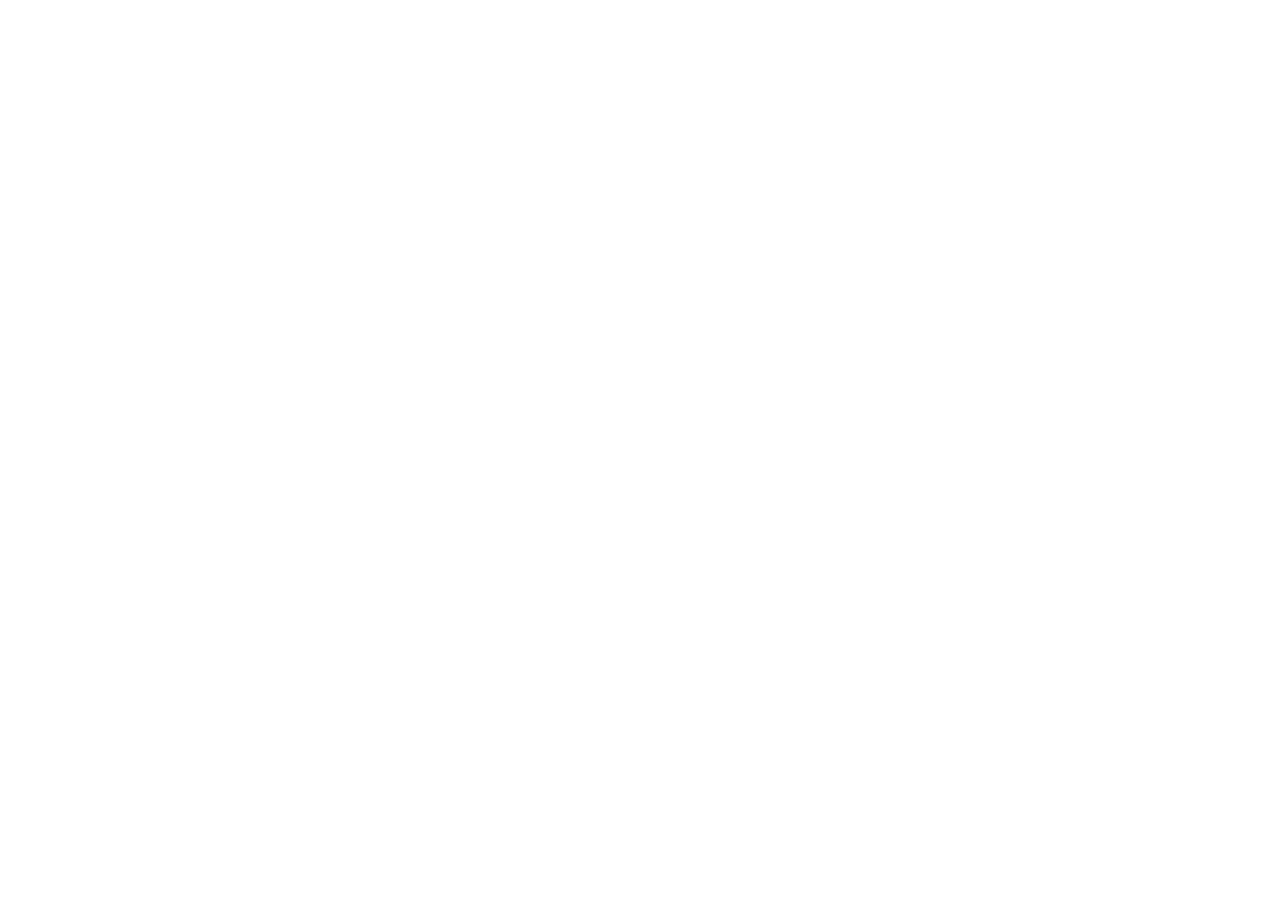
==== index.html @ 068f71df "Add files via upload" ====
<!DOCTYPE html>
<html lang="en">
  <head>
    <meta charset="UTF-8" />
    <meta name="viewport" content="width=device-width, initial-scale=1.0" />
    <title>Dataset Showcase</title>
    <!-- Tailwind CSS CDN is kept for simplicity. In a production app, installing tailwind via npm is recommended. -->
    <script src="https://cdn.tailwindcss.com"></script>
    <link href="https://fonts.googleapis.com/css2?family=Inter:wght@300;400;600;700&display=swap" rel="stylesheet">
    <style>
      body { font-family: 'Inter', sans-serif; }
      scroll-behavior: smooth;
    </style>

  <script type="importmap">
{
  "imports": {
    "react": "https://esm.sh/react@^19.2.4",
    "react-dom/": "https://esm.sh/react-dom@^19.2.4/",
    "react/": "https://esm.sh/react@^19.2.4/",
    "lucide-react": "https://esm.sh/lucide-react@^0.563.0",
    "vite": "https://esm.sh/vite@^7.3.1",
    "@vitejs/plugin-react": "https://esm.sh/@vitejs/plugin-react@^5.1.3"
  }
}
</script>
  <script type="module" crossorigin src="./assets/index-DBJR-icO.js"></script>
</head>
  <body class="bg-slate-50 text-slate-800 antialiased">
    <div id="root"></div>
  </body>
</html>
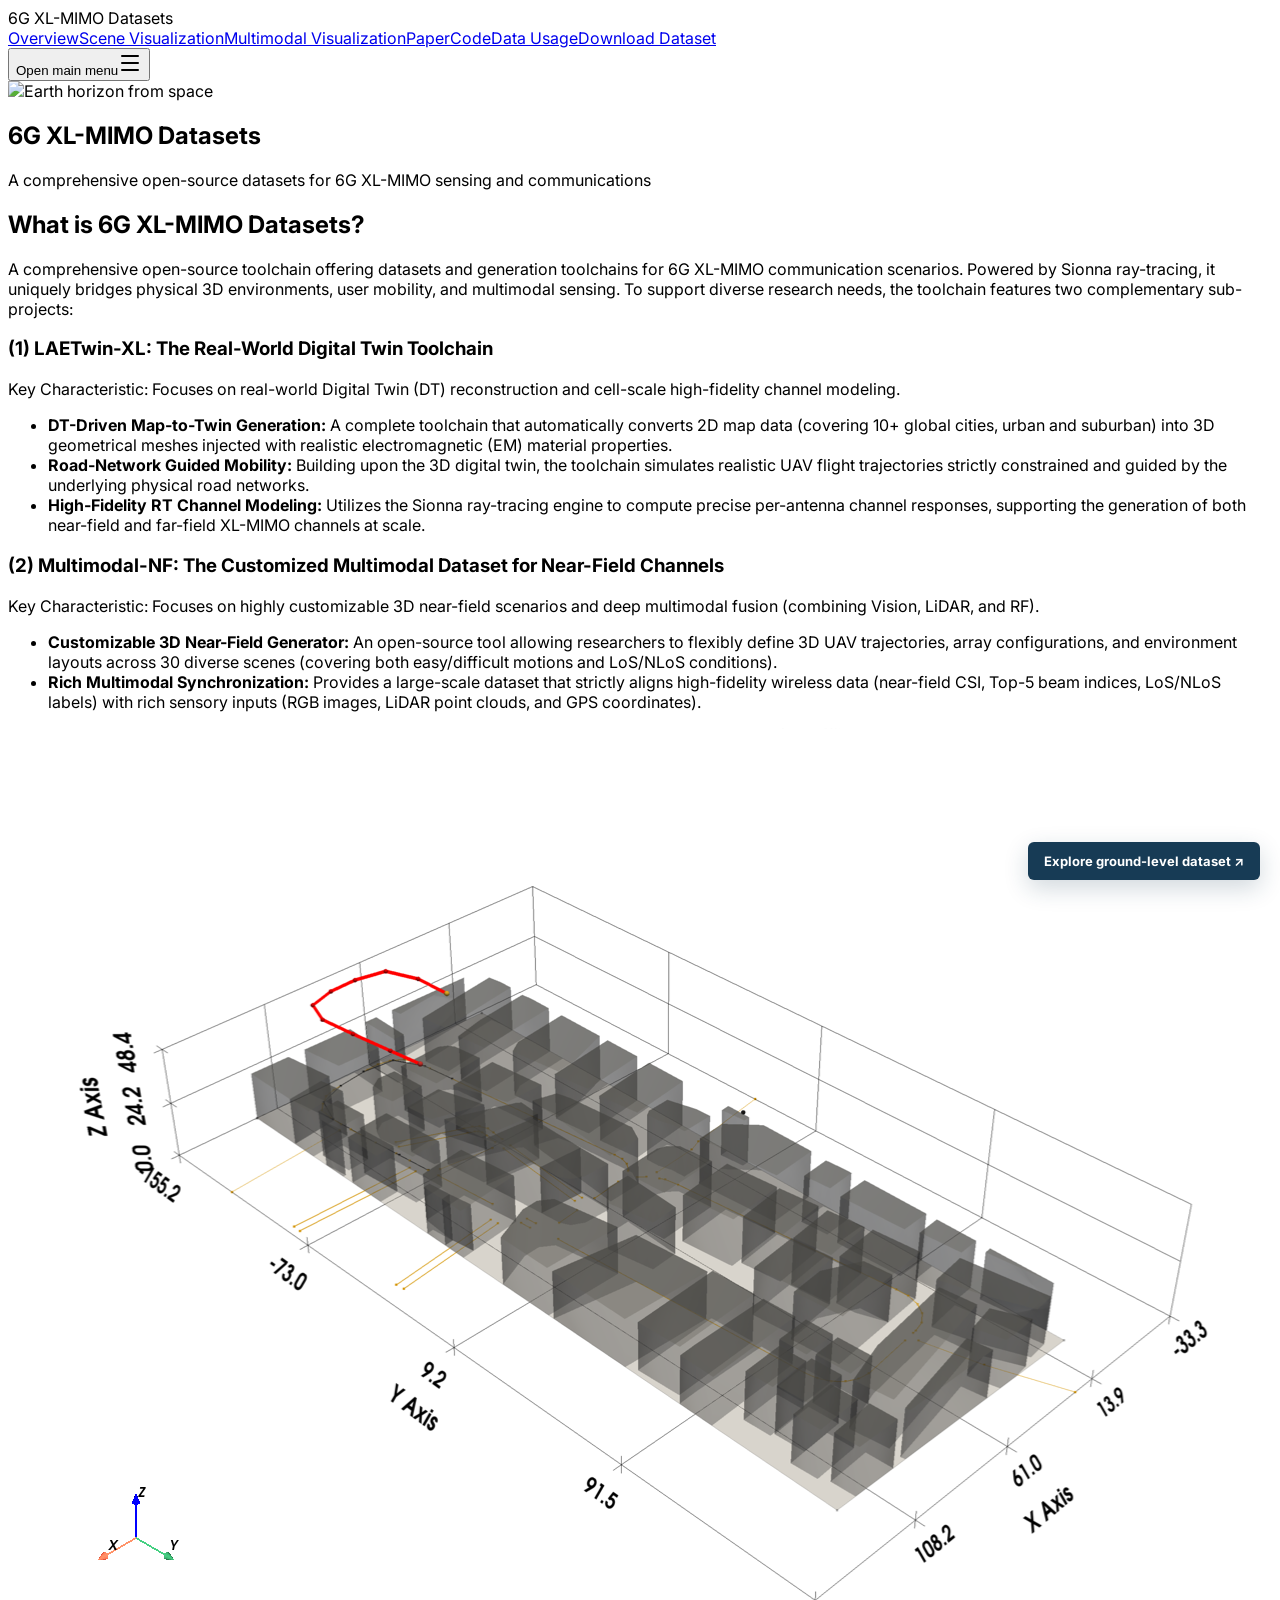
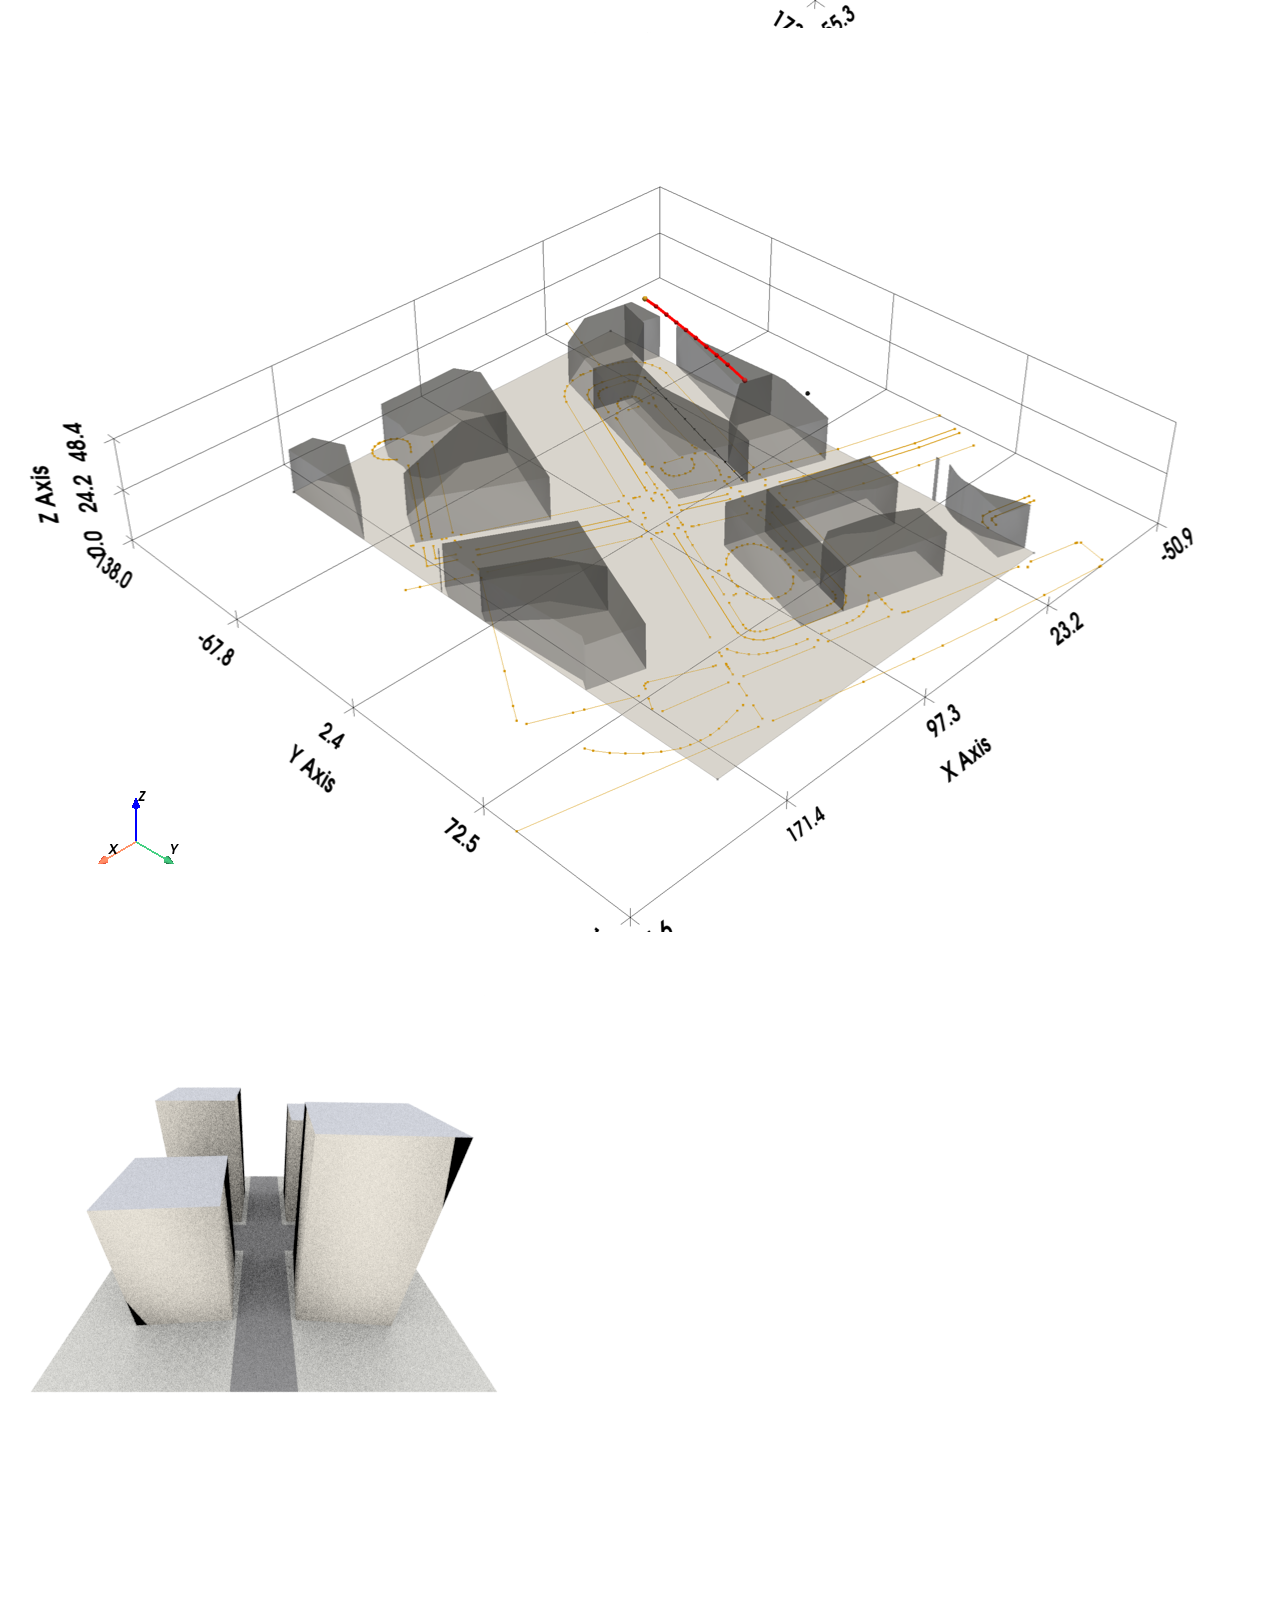
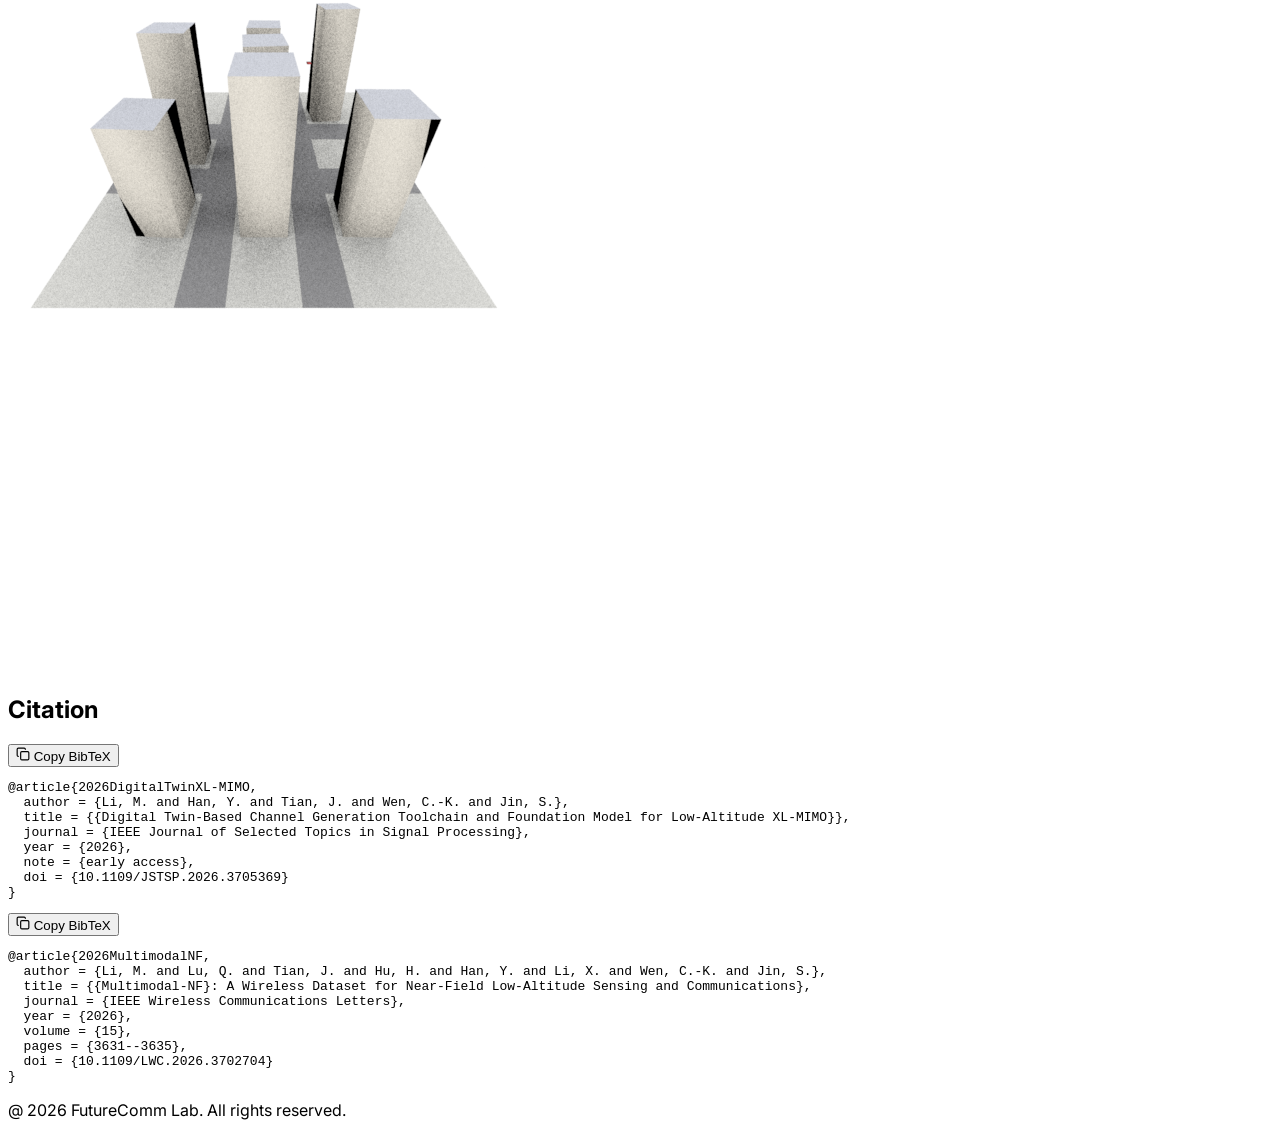
==== commit b66a62c1: "Add ground-level channel dataset preview page" ====
--- a/index.html
+++ b/index.html
@@ -28,5 +28,6 @@
 </head>
   <body class="bg-slate-50 text-slate-800 antialiased">
     <div id="root"></div>
+    <a href="ground.html" style="position:fixed;right:20px;bottom:20px;z-index:1000;background:#173b55;color:#fff;padding:11px 16px;border-radius:6px;font:700 13px Inter,sans-serif;text-decoration:none;box-shadow:0 8px 24px #173b5533">Explore ground-level dataset ↗</a>
   </body>
-</html>+</html>
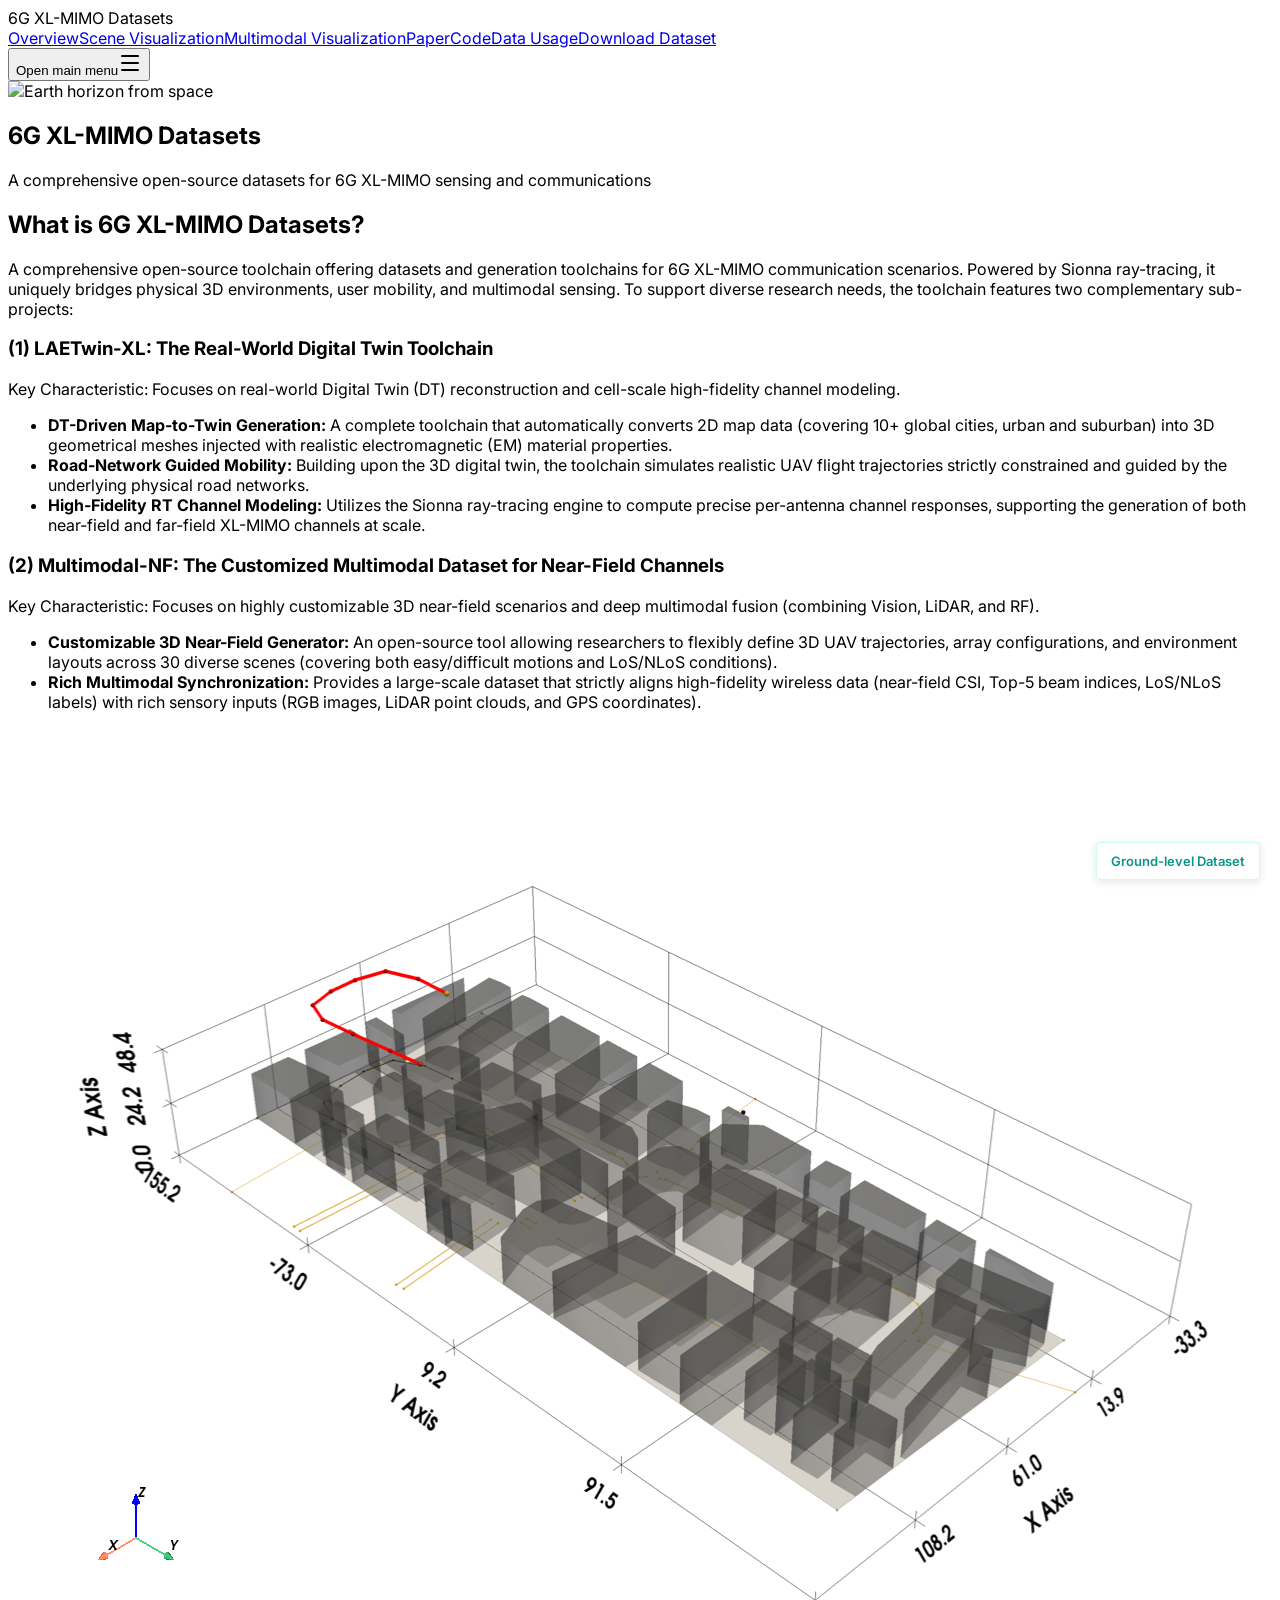
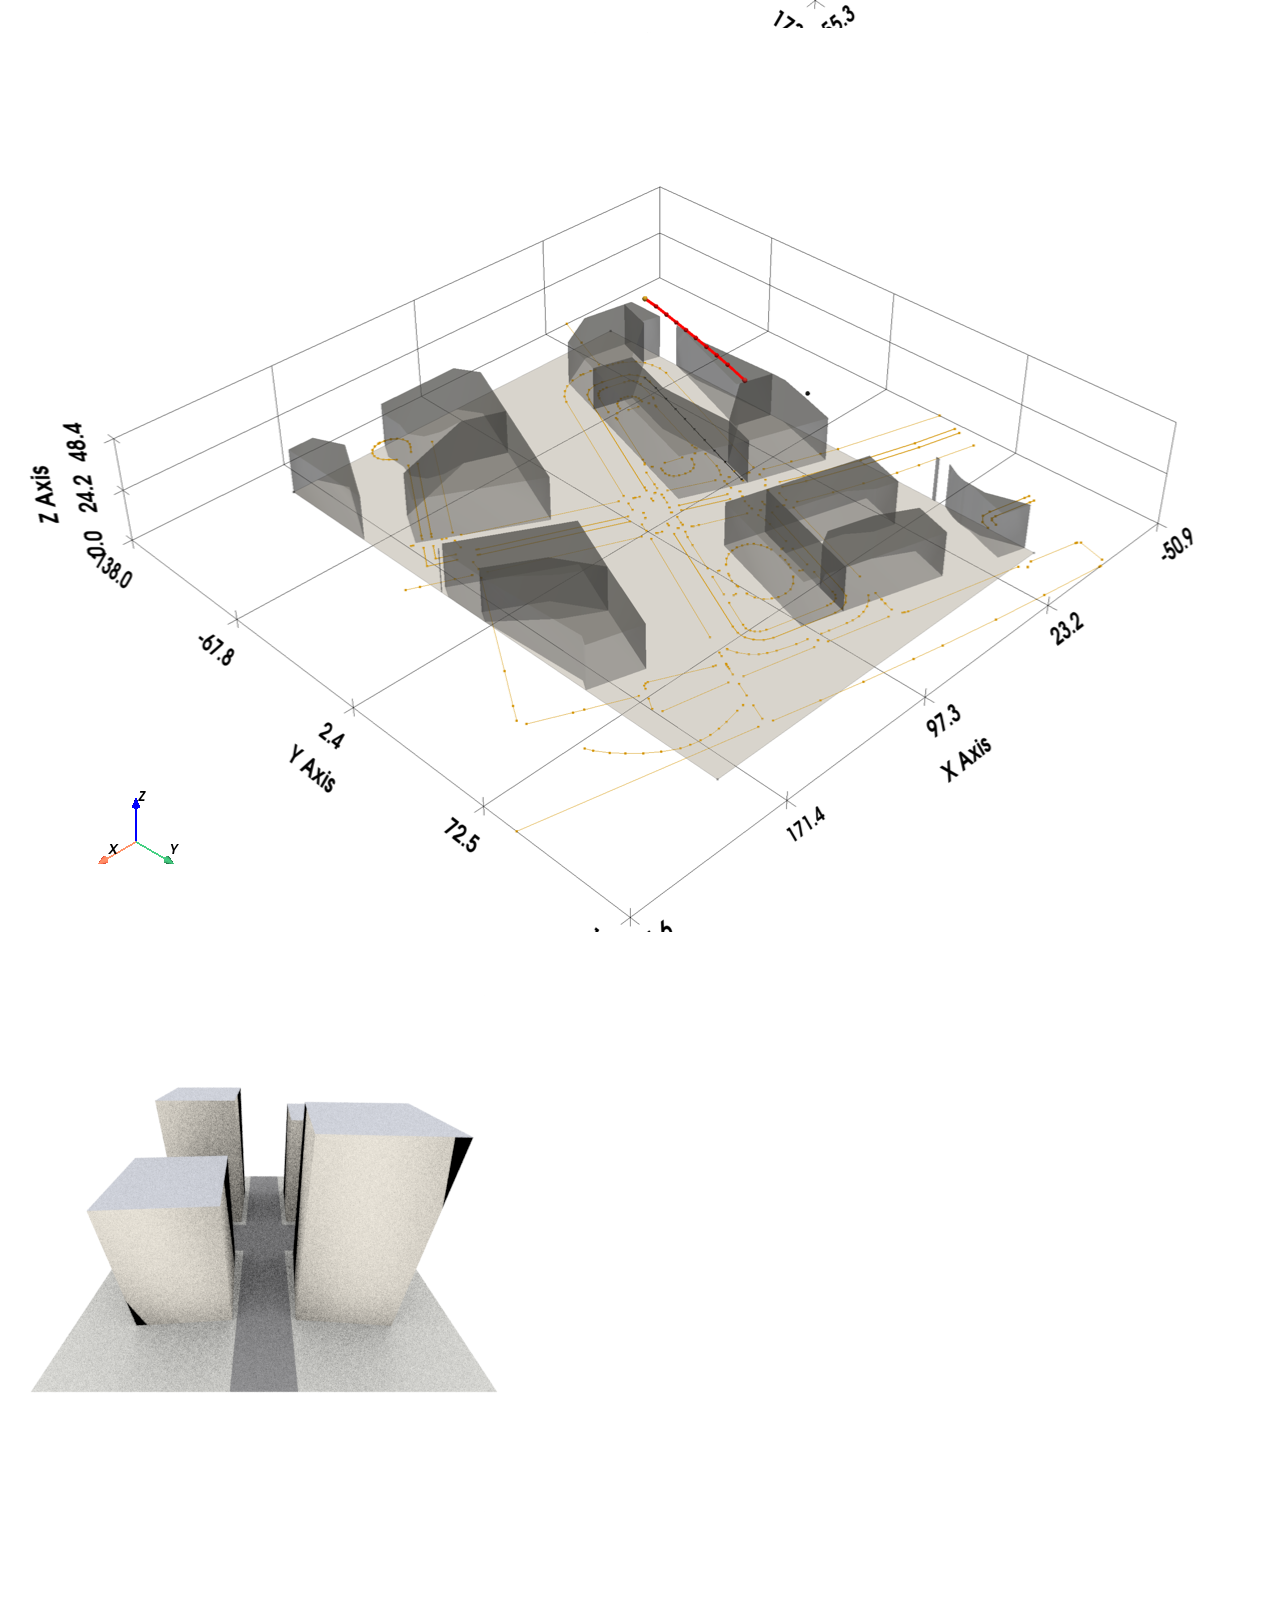
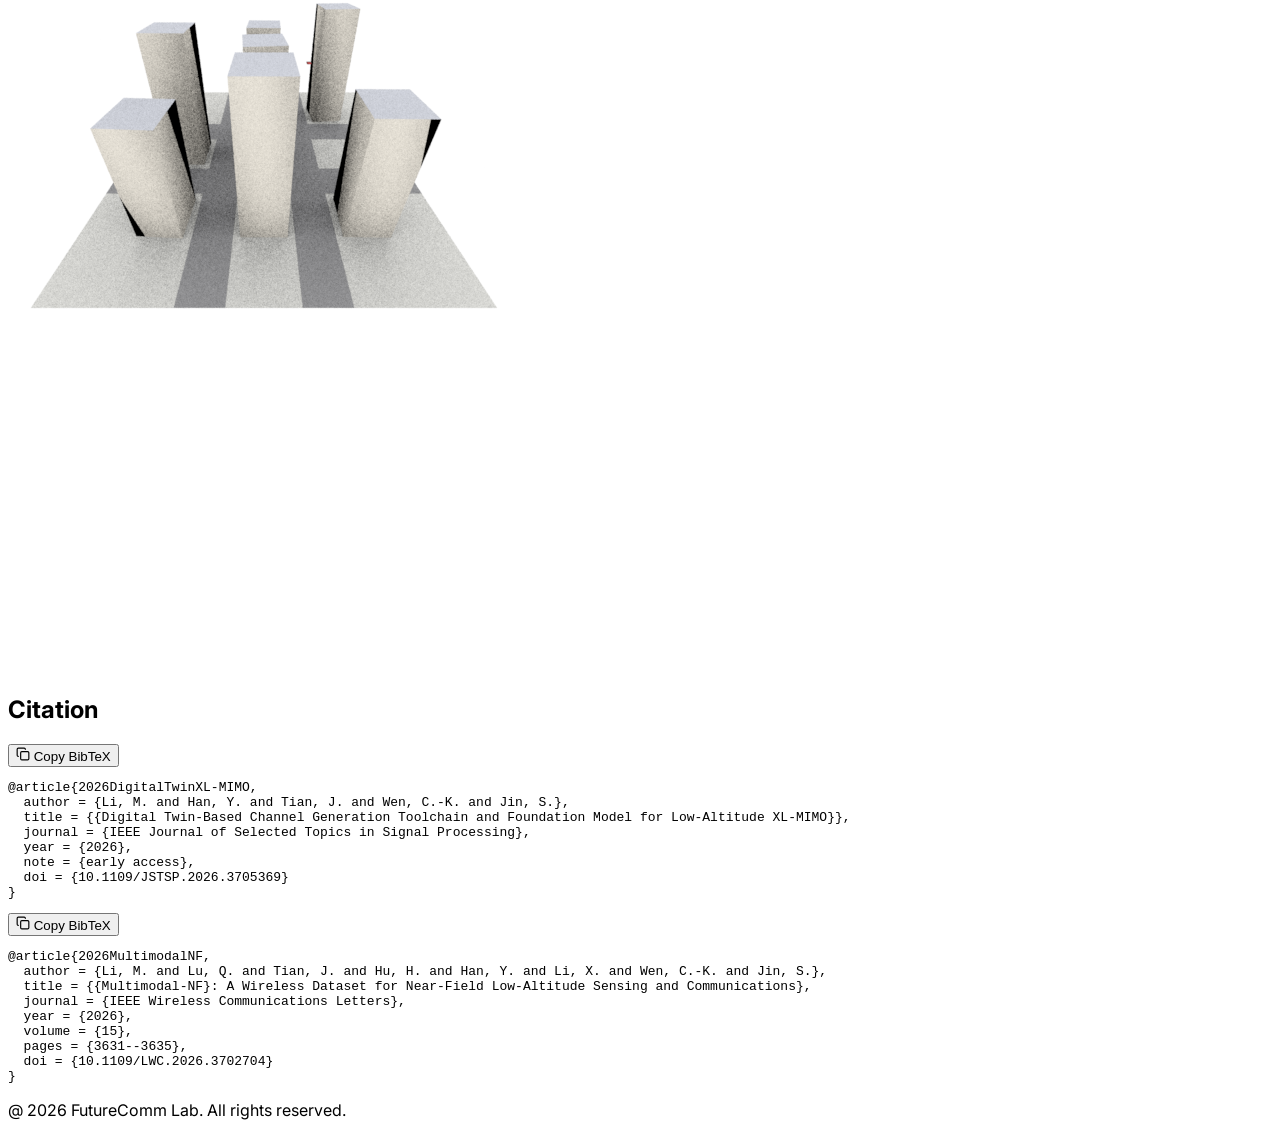
==== commit 8ec3afe1: "Align ground dataset page with existing site style" ====
--- a/index.html
+++ b/index.html
@@ -28,6 +28,6 @@
 </head>
   <body class="bg-slate-50 text-slate-800 antialiased">
     <div id="root"></div>
-    <a href="ground.html" style="position:fixed;right:20px;bottom:20px;z-index:1000;background:#173b55;color:#fff;padding:11px 16px;border-radius:6px;font:700 13px Inter,sans-serif;text-decoration:none;box-shadow:0 8px 24px #173b5533">Explore ground-level dataset ↗</a>
+    <a href="ground.html" style="position:fixed;right:20px;bottom:20px;z-index:1000;background:#fff;color:#0d9488;border:1px solid #ccfbf1;padding:10px 14px;border-radius:4px;font:600 13px Inter,sans-serif;text-decoration:none;box-shadow:0 2px 8px #1118271c">Ground-level Dataset</a>
   </body>
 </html>
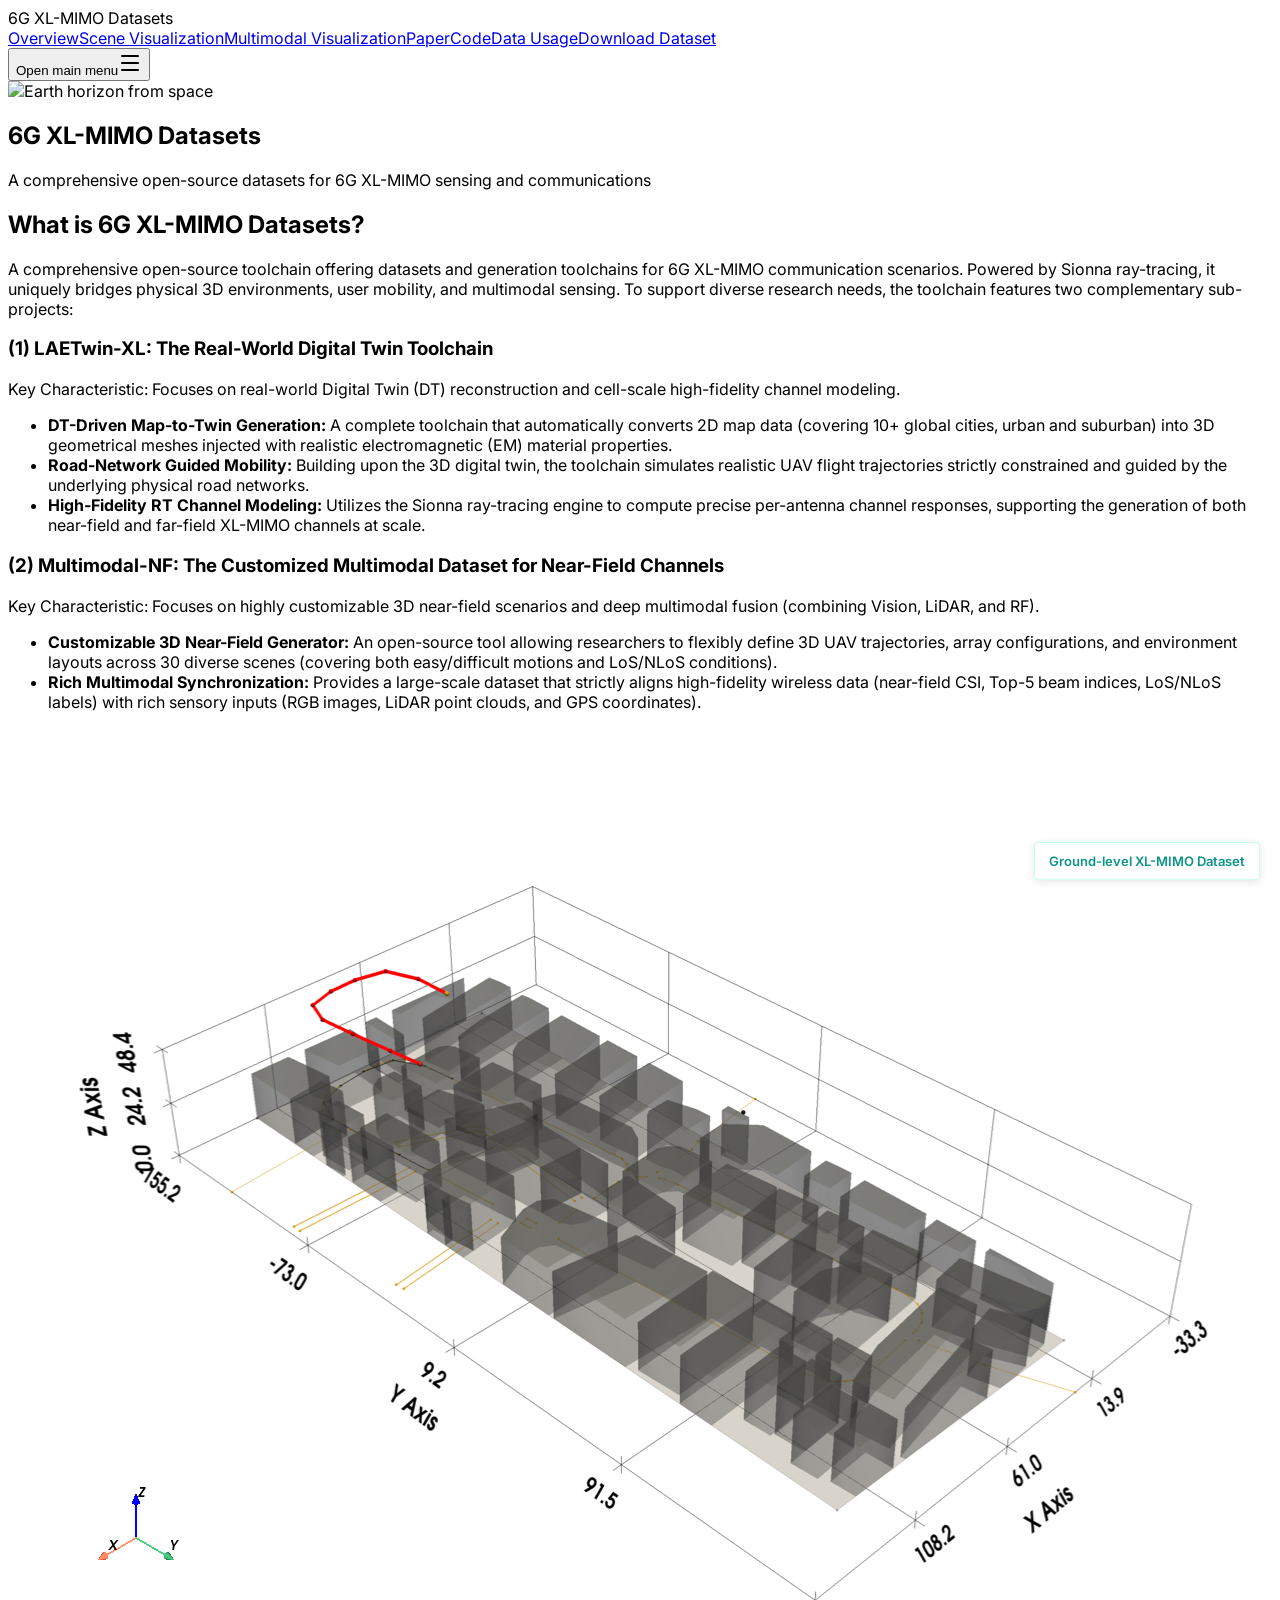
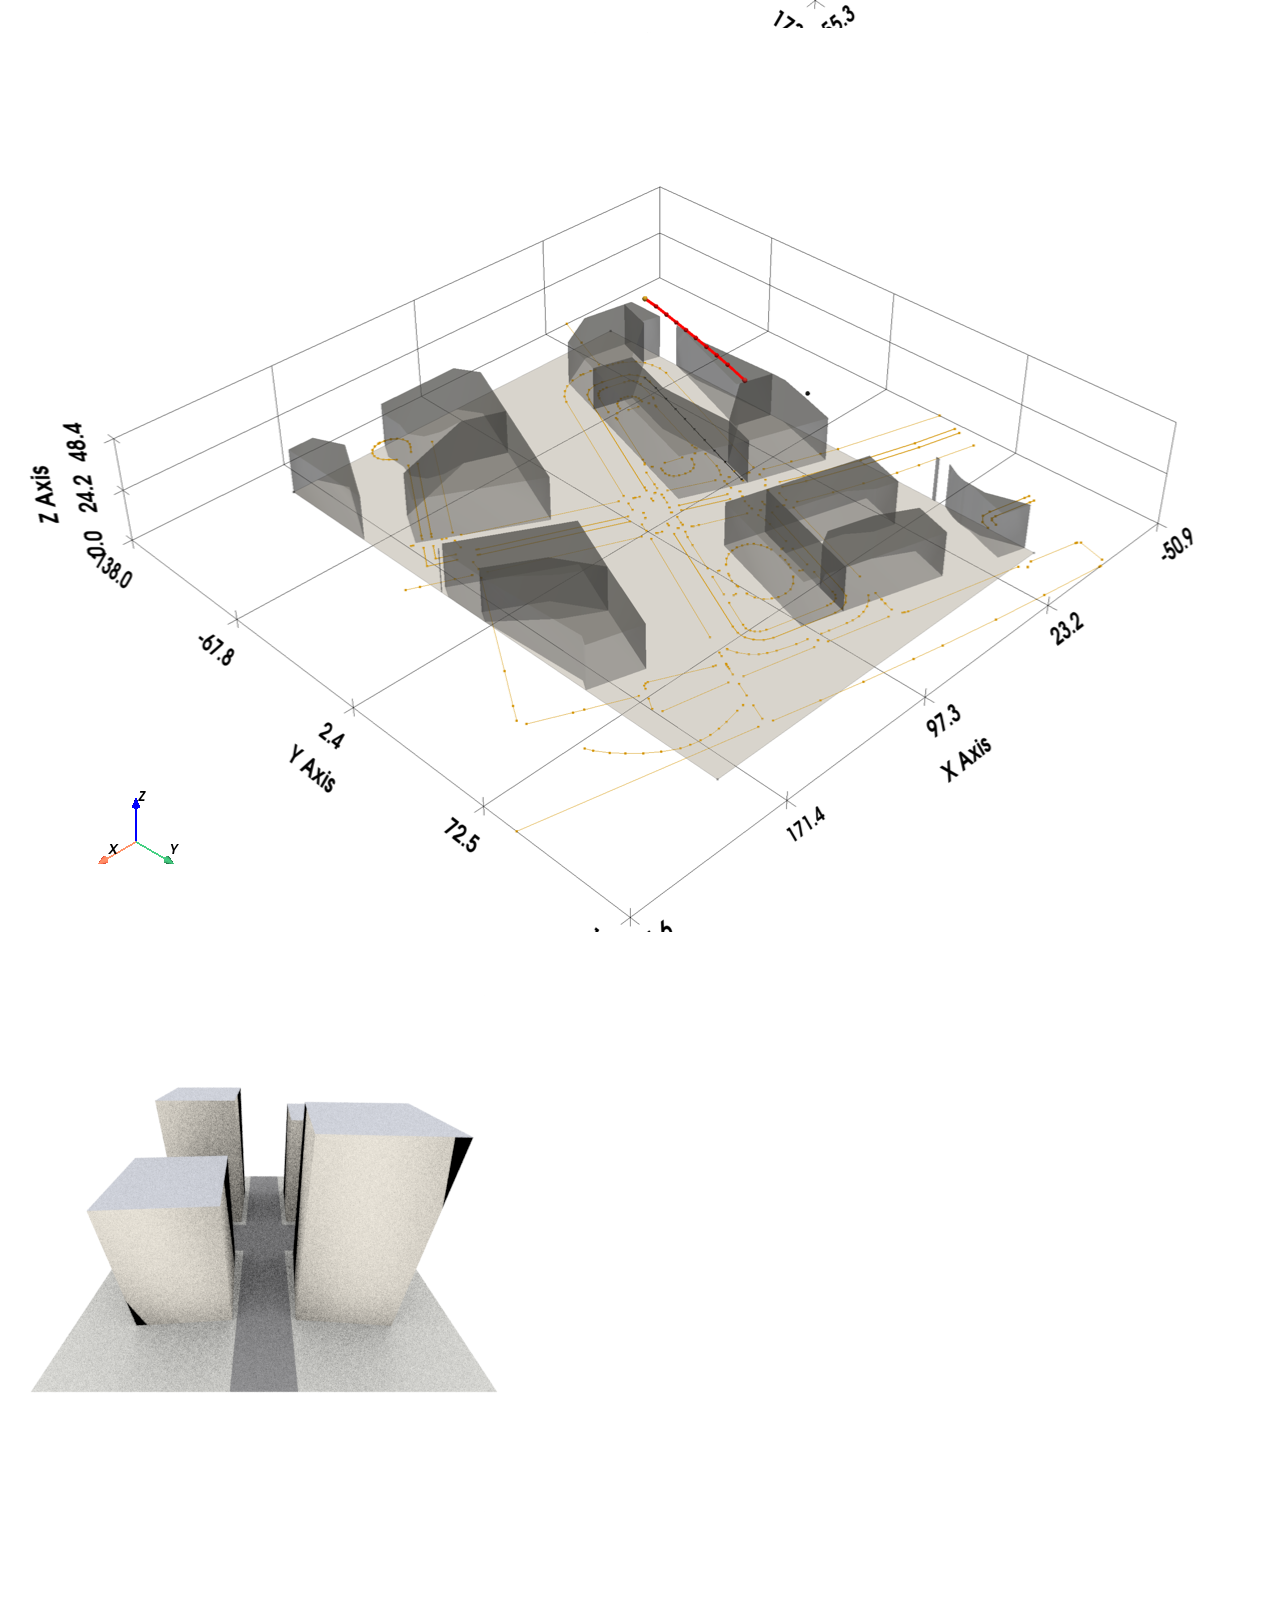
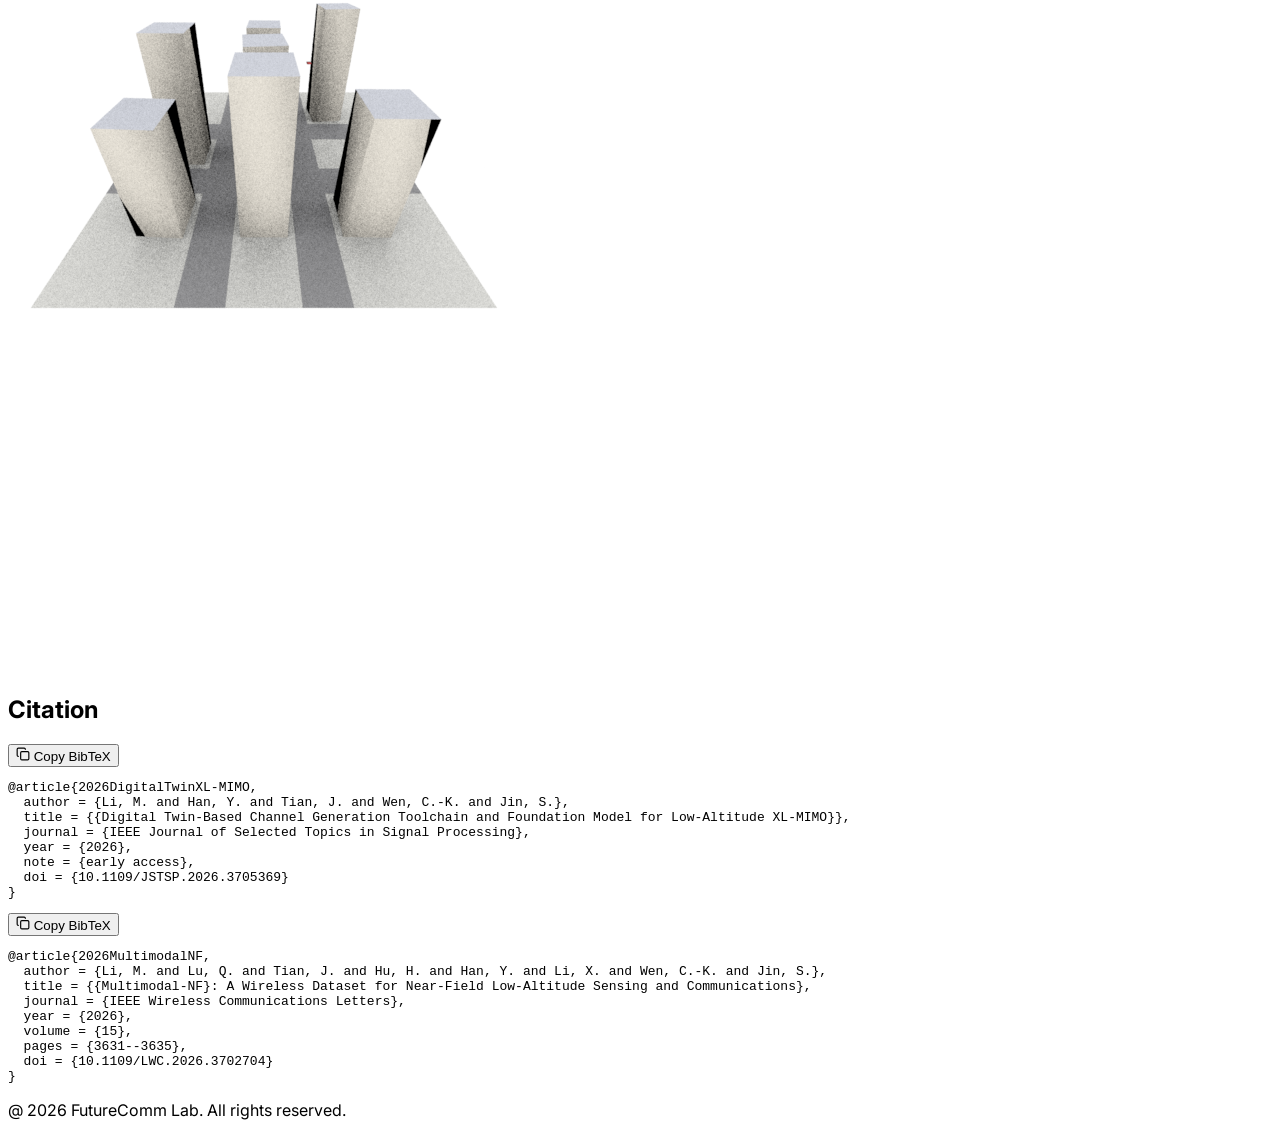
==== commit cafa8ca0: "Name ground-level XL-MIMO dataset consistently" ====
--- a/index.html
+++ b/index.html
@@ -24,10 +24,10 @@
   }
 }
 </script>
-  <script type="module" crossorigin src="./assets/index-DBJR-icO.js"></script>
+  <script type="module" crossorigin src="./assets/index-DBJR-icO.js?v=tvt2026authors"></script>
 </head>
   <body class="bg-slate-50 text-slate-800 antialiased">
     <div id="root"></div>
-    <a href="ground.html" style="position:fixed;right:20px;bottom:20px;z-index:1000;background:#fff;color:#0d9488;border:1px solid #ccfbf1;padding:10px 14px;border-radius:4px;font:600 13px Inter,sans-serif;text-decoration:none;box-shadow:0 2px 8px #1118271c">Ground-level Dataset</a>
+    <a href="ground.html?v=3" style="position:fixed;right:20px;bottom:20px;z-index:1000;background:#fff;color:#0d9488;border:1px solid #ccfbf1;padding:10px 14px;border-radius:4px;font:600 13px Inter,sans-serif;text-decoration:none;box-shadow:0 2px 8px #1118271c">Ground-level XL-MIMO Dataset</a>
   </body>
 </html>
